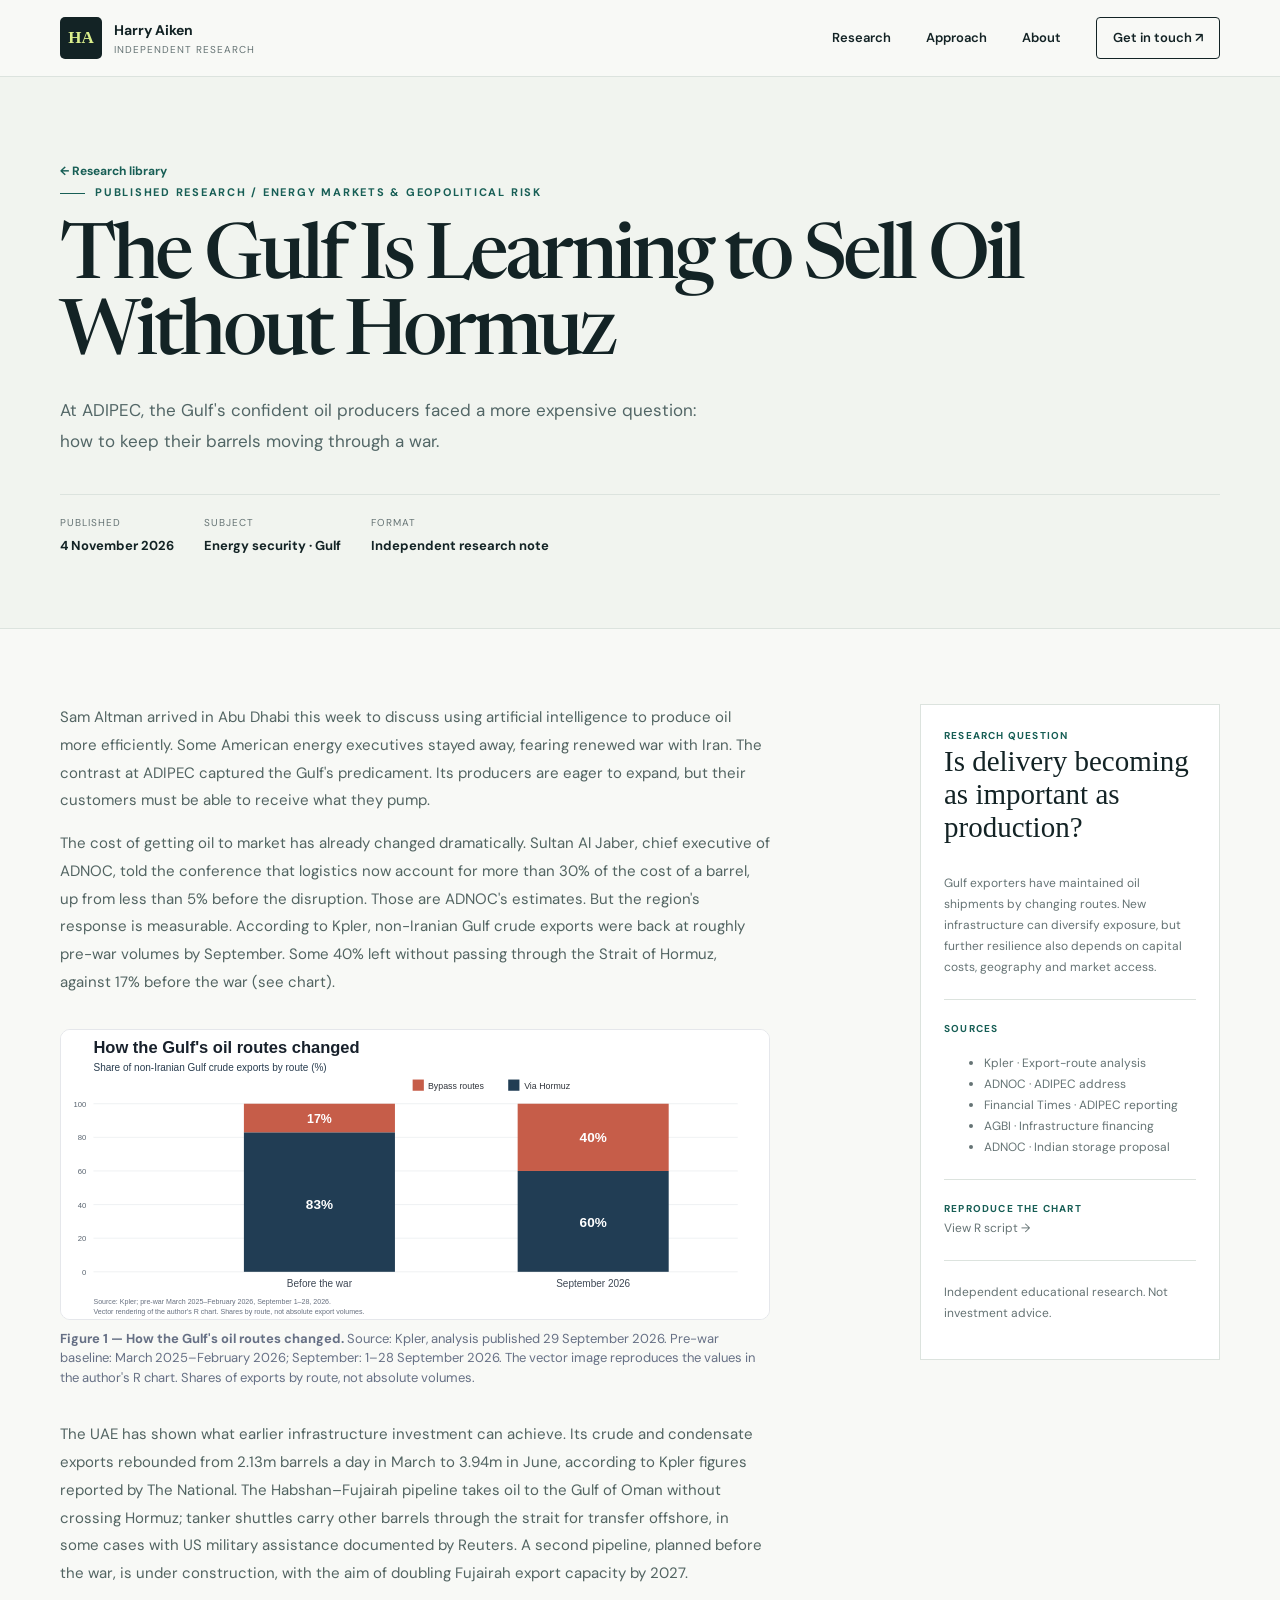
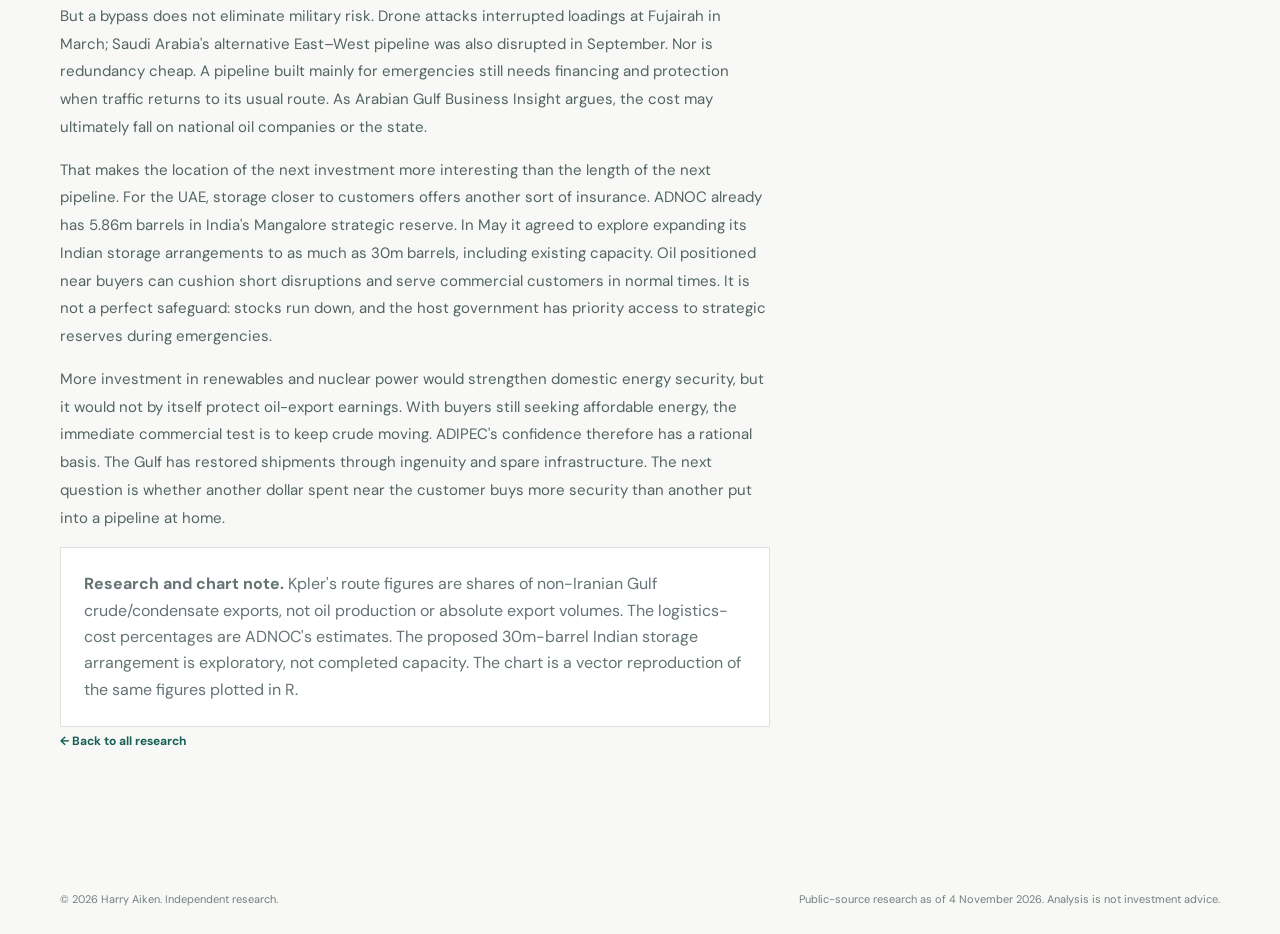
==== projects/adipec-gulf-oil-without-hormuz.html @ 0838554c "Publish ADIPEC Gulf oil export resilience research with user-approved introduction" ====
<!doctype html>
<html lang="en-GB">
<head>
<meta charset="utf-8"><meta name="viewport" content="width=device-width, initial-scale=1">
<meta name="theme-color" content="#f8f9f6">
<meta name="description" content="ADIPEC 2026: Gulf crude exporters have restored shipments despite Hormuz disruption. The next question is whether overseas storage offers better insurance than more pipelines.">
<meta property="og:type" content="article">
<meta property="og:title" content="The Gulf Is Learning to Sell Oil Without Hormuz">
<meta property="og:description" content="At ADIPEC, the Gulf's confident oil producers faced a more expensive question: how to keep their barrels moving through a war.">
<title>The Gulf Is Learning to Sell Oil Without Hormuz — Harry Aiken Research</title>
<link rel="icon" href="../assets/favicon.svg" type="image/svg+xml">
<link rel="stylesheet" href="../assets/style.css">
<script src="../assets/config.js" defer></script><script src="../assets/app.js" defer></script>
</head>
<body>
<a class="skip-link" href="#main">Skip to content</a>
<header class="site-header"><div class="container nav-wrap">
<a class="brand" href="../index.html" aria-label="Harry Aiken, home"><span class="brand-mark" aria-hidden="true">HA</span><span><strong>Harry Aiken</strong><small>Independent Research</small></span></a>
<button class="menu-toggle" type="button" aria-label="Open navigation" aria-controls="site-nav" aria-expanded="false"><svg viewBox="0 0 24 24" fill="none" stroke="currentColor" stroke-width="1.6" stroke-linecap="round" aria-hidden="true"><path d="M4 7h16M4 12h16M4 17h16"/></svg></button>
<nav class="nav-links" id="site-nav" aria-label="Primary navigation"><a href="../index.html#research">Research</a><a href="../index.html#approach">Approach</a><a href="../index.html#about">About</a><a class="nav-cta" href="../index.html#contact">Get in touch ↗</a></nav>
</div></header>
<main id="main">
<section class="project-hero"><div class="container">
<a href="../index.html#research" class="breadcrumb">← Research library</a>
<div class="eyebrow">Published research / Energy markets &amp; geopolitical risk</div>
<h1>The Gulf Is Learning to Sell Oil Without Hormuz</h1>
<p class="lede">At ADIPEC, the Gulf's confident oil producers faced a more expensive question: how to keep their barrels moving through a war.</p>
<div class="project-meta"><div><small>Published</small><strong>4 November 2026</strong></div><div><small>Subject</small><strong>Energy security · Gulf</strong></div><div><small>Format</small><strong>Independent research note</strong></div></div>
</div></section>
<div class="container detail-layout">
<article class="article-body">
<p>Sam Altman arrived in Abu Dhabi this week to discuss using artificial intelligence to produce oil more efficiently. Some American energy executives stayed away, fearing renewed war with Iran. The contrast at <a href="https://www.ft.com/content/050d5ed2-83e7-4ebb-a781-0daa3874797c">ADIPEC</a> captured the Gulf's predicament. Its producers are eager to expand, but their customers must be able to receive what they pump.</p>
<p>The cost of getting oil to market has already changed dramatically. Sultan Al Jaber, chief executive of ADNOC, <a href="https://www.adnoc.ae/media-center/news/2026/11/Global-Energy-Security-Must-Be-Rebuilt-for-a-New-Era-Dr-Sultan-Al-Jaber">told the conference</a> that logistics now account for more than 30% of the cost of a barrel, up from less than 5% before the disruption. Those are ADNOC's estimates. But the region's response is measurable. According to <a href="https://www.kpler.com/blog/explainer-how-mideast-gulf-crude-exports-returned-to-pre-war-levels">Kpler</a>, non-Iranian Gulf crude exports were back at roughly pre-war volumes by September. Some 40% left without passing through the Strait of Hormuz, against 17% before the war (see chart).</p>
<figure style="margin:32px 0 34px">
<img src="../assets/adipec_gulf_oil_routes_2026.svg" width="1200" height="490" loading="lazy" alt="A 100 percent stacked bar chart comparing non-Iranian Gulf crude export routes. Before the war: 83 percent via Hormuz, 17 percent bypass. September 2026: 60 percent via Hormuz, 40 percent bypass." style="display:block;width:100%;height:auto;background:#fff;border-radius:10px;border:1px solid #e5e7eb">
<figcaption style="font-size:13px;line-height:1.5;color:#667085;margin-top:9px"><strong>Figure 1 — How the Gulf's oil routes changed.</strong> Source: Kpler, analysis published 29 September 2026. Pre-war baseline: March 2025–February 2026; September: 1–28 September 2026. The vector image reproduces the values in the author's R chart. Shares of exports by route, not absolute volumes.</figcaption>
</figure>
<p>The UAE has shown what earlier infrastructure investment can achieve. Its crude and condensate exports rebounded from 2.13m barrels a day in March to 3.94m in June, according to <a href="https://www.thenationalnews.com/business/energy/2026/11/02/uae-oil-exports-surpass-prewar-levels-despite-hormuz-disruption-uae-energy-minister-says/">Kpler figures reported by The National</a>. The Habshan–Fujairah pipeline takes oil to the Gulf of Oman without crossing Hormuz; tanker shuttles carry other barrels through the strait for transfer offshore, in some cases with <a href="https://www.reuters.com/business/energy/us-is-using-an-iranian-smuggling-tactic-sneak-oil-out-gulf-2026-06-16/">US military assistance documented by Reuters</a>. A second pipeline, planned before the war, is <a href="https://www.argusmedia.com/en/news-and-insights/latest-market-news/2827434-uae-speeds-up-fujairah-crude-export-capacity-expansion">under construction</a>, with the aim of doubling Fujairah export capacity by 2027.</p>
<p>But a bypass does not eliminate military risk. <a href="https://www.reuters.com/world/middle-east/fire-occurred-uaes-fujairah-after-debris-fell-during-interception-drone-no-2026-03-14/">Drone attacks interrupted loadings at Fujairah</a> in March; Saudi Arabia's alternative East–West pipeline was also disrupted in September. Nor is redundancy cheap. A pipeline built mainly for emergencies still needs financing and protection when traffic returns to its usual route. As <a href="https://www.agbi.com/opinion/oil-and-gas/2026/11/who-pays-when-the-gulfs-back-up-pipelines-sit-idle/">Arabian Gulf Business Insight argues</a>, the cost may ultimately fall on national oil companies or the state.</p>
<p>That makes the location of the next investment more interesting than the length of the next pipeline. For the UAE, storage closer to customers offers another sort of insurance. ADNOC already has 5.86m barrels in India's Mangalore strategic reserve. In May it <a href="https://adnoc.ae/media-center/news/2026/05/UAE-President-and-India-Prime-Minister-Witness-Exchange-of-Strategic-Agreements">agreed to explore expanding its Indian storage arrangements</a> to as much as 30m barrels, including existing capacity. Oil positioned near buyers can cushion short disruptions and serve commercial customers in normal times. It is not a perfect safeguard: stocks run down, and the host government has priority access to strategic reserves during emergencies.</p>
<p>More investment in renewables and nuclear power would strengthen domestic energy security, but it would not by itself protect oil-export earnings. With buyers still seeking affordable energy, the immediate commercial test is to keep crude moving. ADIPEC's confidence therefore has a rational basis. The Gulf has restored shipments through ingenuity and spare infrastructure. The next question is whether another dollar spent near the customer buys more security than another put into a pipeline at home.</p>
<div class="note"><strong>Research and chart note.</strong> Kpler's route figures are shares of non-Iranian Gulf crude/condensate exports, not oil production or absolute export volumes. The logistics-cost percentages are ADNOC's estimates. The proposed 30m-barrel Indian storage arrangement is exploratory, not completed capacity. The chart is a vector reproduction of the same figures plotted in R.</div>
<a class="back-link" href="../index.html#research">← Back to all research</a>
</article>
<aside class="detail-aside">
<div class="aside-label">Research question</div><h3>Is delivery becoming as important as production?</h3>
<p>Gulf exporters have maintained oil shipments by changing routes. New infrastructure can diversify exposure, but further resilience also depends on capital costs, geography and market access.</p>
<div class="aside-separator"></div>
<div class="aside-label">Sources</div>
<ul>
<li><a href="https://www.kpler.com/blog/explainer-how-mideast-gulf-crude-exports-returned-to-pre-war-levels">Kpler · Export-route analysis</a></li>
<li><a href="https://www.adnoc.ae/media-center/news/2026/11/Global-Energy-Security-Must-Be-Rebuilt-for-a-New-Era-Dr-Sultan-Al-Jaber">ADNOC · ADIPEC address</a></li>
<li><a href="https://www.ft.com/content/050d5ed2-83e7-4ebb-a781-0daa3874797c">Financial Times · ADIPEC reporting</a></li>
<li><a href="https://www.agbi.com/opinion/oil-and-gas/2026/11/who-pays-when-the-gulfs-back-up-pipelines-sit-idle/">AGBI · Infrastructure financing</a></li>
<li><a href="https://adnoc.ae/media-center/news/2026/05/UAE-President-and-India-Prime-Minister-Witness-Exchange-of-Strategic-Agreements">ADNOC · Indian storage proposal</a></li>
</ul>
<div class="aside-separator"></div>
<div class="aside-label">Reproduce the chart</div>
<p><a href="../research/adipec_hormuz_export_routes_2026.R">View R script →</a></p>
<div class="aside-separator"></div>
<p>Independent educational research. Not investment advice.</p>
</aside></div></main>
<footer class="footer"><div class="container footer-inner"><div>© <span data-year>2026</span> Harry Aiken. Independent research.</div><div class="footer-note">Public-source research as of 4 November 2026. Analysis is not investment advice.</div></div></footer>
</body></html>
---- assets/style.css ----
@import url('https://fonts.googleapis.com/css2?family=DM+Sans:wght@400;500;600;700&family=Newsreader:opsz,wght,ital@6..72,400,0;6..72,500,0;6..72,500,1&display=swap');
:root{--ink:#132325;--muted:#657374;--paper:#f8f9f6;--white:#fff;--line:#dce3de;--sea:#175e55;--pale:#eaf1eb;--lime:#dbef8c}
*{box-sizing:border-box}html{scroll-behavior:smooth;scroll-padding-top:90px}body{margin:0;background:var(--paper);color:var(--ink);font:16px/1.65 'DM Sans',system-ui,sans-serif}a{color:inherit;text-decoration:none}a:hover{color:var(--sea)}button{cursor:pointer;font:inherit}button:focus-visible,a:focus-visible{outline:3px solid #73b89e;outline-offset:3px}h1,h2,h3,p{margin-top:0}.container{width:min(1160px,calc(100% - 80px));margin:auto}
.site-header{position:sticky;top:0;z-index:20;background:rgba(248,249,246,.97);border-bottom:1px solid var(--line);backdrop-filter:blur(14px)}.nav-wrap{min-height:76px;display:flex;justify-content:space-between;align-items:center;gap:20px}.brand{display:flex;align-items:center;gap:12px;line-height:1.2}.brand-mark{width:42px;height:42px;display:grid;place-items:center;background:var(--ink);color:var(--lime);border-radius:5px;font:600 17px Georgia,serif}.brand strong{font-size:14px}.brand small{display:block;font-size:10px;letter-spacing:.1em;text-transform:uppercase;color:var(--muted);margin-top:5px}.nav-links{display:flex;gap:35px;align-items:center}.nav-links a{font-size:13px;font-weight:600}.nav-cta{border:1px solid var(--ink);padding:9px 16px;border-radius:4px}.menu-toggle{display:none;background:transparent;border:1px solid var(--line);border-radius:4px;padding:8px}.menu-toggle svg{width:22px;height:22px}
.eyebrow{font-weight:700;text-transform:uppercase;letter-spacing:.16em;font-size:11px;color:var(--sea)}.eyebrow:before{content:'';display:inline-block;width:25px;height:1px;background:currentColor;vertical-align:middle;margin-right:10px}h1,.display{font:500 clamp(60px,7.3vw,112px)/1 'Newsreader',Georgia,serif;letter-spacing:-.05em}h1 em{color:var(--sea)}.hero{padding:100px 0 90px}.hero-inner{display:grid;grid-template-columns:1.15fr .85fr;gap:70px;align-items:center}.hero h1{margin:25px 0}.lede{font-size:17px;line-height:1.8;max-width:650px;color:#526666}.hero-actions,.contact-buttons{display:flex;gap:12px;flex-wrap:wrap;margin-top:30px}.btn,.contact-btn{display:inline-flex;align-items:center;gap:15px;padding:12px 18px;border:1px solid var(--ink);border-radius:3px;font-weight:700;font-size:13px}.btn-primary{background:var(--ink);color:#fff}.btn-primary:hover{background:var(--sea);color:white}.hero-board{background:var(--ink);color:#d9e3d8;border-radius:5px;min-height:480px;padding:30px;position:relative;overflow:hidden}.hero-board:before{content:'';position:absolute;inset:0;background-image:linear-gradient(#ffffff0b 1px,transparent 1px),linear-gradient(90deg,#ffffff0b 1px,transparent 1px);background-size:47px 47px}.board-top,.board-steps{position:relative;display:flex;justify-content:space-between;gap:12px;font-size:10px;letter-spacing:.12em;text-transform:uppercase}.board-dot{display:inline-block;width:7px;height:7px;border-radius:50%;background:var(--lime);margin-right:8px}.board-center{position:relative;height:365px;display:flex;flex-direction:column;justify-content:center}.board-label{font-size:11px;text-transform:uppercase;letter-spacing:.14em;color:#aac0af;margin-bottom:18px}.board-title{font:500 58px/1 'Newsreader',Georgia,serif;letter-spacing:-.04em}.board-title span,.board-steps b{color:var(--lime)}.board-steps{border-top:1px solid #54716b;padding-top:15px}.board-steps b{display:block}.board-ring{position:absolute;width:310px;height:310px;right:-130px;top:85px;border:1px solid #537568;border-radius:50%}
.section{padding:100px 0}.section-cream{background:#f1f4ef;border-block:1px solid var(--line)}.section-heading{display:flex;justify-content:space-between;align-items:end;gap:40px;margin-bottom:35px}.section-heading h2,.section-title{font:500 clamp(42px,4.6vw,67px)/1.08 'Newsreader',Georgia,serif;letter-spacing:-.04em;margin:12px 0 0}.section-heading p{max-width:380px;font-size:14px;color:var(--muted)}.filters{display:flex;gap:8px;flex-wrap:wrap;margin-bottom:30px}.filter{border:1px solid var(--line);background:transparent;border-radius:30px;padding:8px 14px;font-size:12px;color:#516563;font-weight:700}.filter.active{background:var(--ink);color:white;border-color:var(--ink)}.project-grid{display:grid;grid-template-columns:repeat(2,minmax(0,1fr));gap:18px}.project-card{background:white;border:1px solid var(--line);border-radius:4px;padding:30px;min-height:330px;display:flex;flex-direction:column}.project-card:hover{box-shadow:0 18px 65px #13232512;transform:translateY(-3px)}.project-card[hidden]{display:none!important}.project-card.featured{grid-column:span 2;display:grid;grid-template-columns:1.4fr .6fr;background:#ecf2e9}.card-top,.card-bottom{display:flex;justify-content:space-between;align-items:center;gap:10px}.card-top{margin-bottom:40px}.card-number,.type-label{font-size:10px;text-transform:uppercase;letter-spacing:.15em;font-weight:700;color:var(--sea)}.status{font-size:10px;border-radius:24px;padding:4px 10px;border:1px solid var(--line);color:#526a5e}.project-card h3{font:500 clamp(29px,3.2vw,43px)/1.12 'Newsreader',Georgia,serif;letter-spacing:-.03em;margin-bottom:15px}.project-card p{font-size:14px;color:var(--muted)}.card-bottom{margin-top:auto;padding-top:24px;border-top:1px solid var(--line)}.tags{display:flex;flex-wrap:wrap;gap:9px}.tag{font-size:10px;text-transform:uppercase;color:var(--muted);font-weight:700}.project-open{font-size:12px;font-weight:700;color:var(--sea)}.featured-sigil{border-left:1px solid #cdddcf;display:flex;align-items:center;justify-content:center;flex-direction:column}.sigil-circle{width:180px;height:180px;border:1px solid #a5c5b0;border-radius:50%;display:grid;place-items:center}.sigil-circle strong{font:500 42px 'Newsreader',Georgia,serif;color:var(--sea)}.sigil-caption{font-size:10px;text-transform:uppercase;letter-spacing:.12em;margin-top:15px;color:var(--sea)}.no-results{color:var(--muted)}.approach-grid{display:grid;grid-template-columns:repeat(4,1fr);gap:22px;margin-top:55px}.approach-step{border-top:1px solid #bbc9c3;padding-top:20px}.approach-step .num{font:500 44px Georgia,serif;color:var(--sea)}.approach-step h3{margin-top:26px;font-size:15px}.approach-step p{font-size:13px;color:var(--muted)}.about-grid{display:grid;grid-template-columns:1fr 1fr;gap:90px}.about-copy p{color:#526462}.credential-list{border-top:1px solid var(--line)}.credential{display:grid;grid-template-columns:90px 1fr;gap:18px;border-bottom:1px solid var(--line);padding:18px 0;font-size:13px}.credential strong{font-size:10px;letter-spacing:.08em;color:var(--sea)}.credential span{color:#536864}.contact-section{background:var(--ink);color:white;padding:80px 0}.contact-flex{display:flex;justify-content:space-between;gap:45px;align-items:center}.contact-section .eyebrow{color:var(--lime)}.contact-section h2{font:500 56px/1.07 'Newsreader',Georgia,serif}.contact-section p{color:#bad0c7;font-size:14px}.contact-btn{color:white;border-color:#79918a}.contact-notice{font-size:12px!important;color:#bad0c7}.footer{padding:26px 0;font-size:11px;color:#71817d}.footer-inner{display:flex;justify-content:space-between;gap:25px}
.project-hero{padding:80px 0 70px;background:#f1f4ef;border-bottom:1px solid var(--line)}.breadcrumb{font-size:12px;font-weight:700;color:var(--sea)}.project-hero h1{font-size:clamp(53px,6vw,86px);margin:20px 0}.project-meta{display:flex;flex-wrap:wrap;gap:30px;border-top:1px solid var(--line);padding-top:20px;margin-top:38px}.project-meta small{display:block;font-size:10px;text-transform:uppercase;letter-spacing:.1em;color:var(--muted)}.project-meta strong{font-size:13px}.detail-layout{display:grid;grid-template-columns:minmax(0,710px) minmax(230px,300px);justify-content:space-between;gap:70px;padding:75px 0 110px}.article-body h2{font:500 39px/1.15 'Newsreader',Georgia,serif;margin:42px 0 17px}.article-body p,.article-body li{font-size:15px;line-height:1.85;color:#526462}.article-body li{margin-bottom:8px}.research-question{background:#eff4ed;border-left:3px solid var(--sea);padding:25px}.research-question small,.aside-label{font-size:10px;text-transform:uppercase;letter-spacing:.12em;color:var(--sea);font-weight:700}.research-question p{font:500 27px/1.3 'Newsreader',Georgia,serif;color:var(--ink)}.note,.detail-aside{background:white;border:1px solid var(--line);padding:23px;color:var(--muted)}.detail-aside{align-self:start;position:sticky;top:110px}.detail-aside h3{font:500 29px Georgia,serif;color:var(--ink)}.detail-aside p,.detail-aside li{font-size:12px;line-height:1.75}.aside-separator{height:1px;background:var(--line);margin:21px 0}.back-link{font-size:12px;font-weight:700;color:var(--sea)}.skip-link{position:absolute;top:-60px;left:12px;background:var(--lime);z-index:30;padding:10px}.skip-link:focus{top:10px}
@media(max-width:980px){.hero-inner{gap:32px}.hero-board{min-height:400px}.board-center{height:290px}.board-title{font-size:46px}.about-grid{gap:40px}.detail-layout{gap:30px}}
@media(max-width:720px){.container{width:calc(100% - 38px)}.nav-wrap{min-height:68px}.menu-toggle{display:block}.nav-links{display:none;position:absolute;top:68px;left:0;right:0;background:var(--paper);padding:22px;flex-direction:column;border-bottom:1px solid var(--line);gap:20px}.nav-links.is-open{display:flex}.hero{padding:65px 0}.hero-inner{grid-template-columns:1fr;gap:36px}h1{font-size:clamp(58px,13vw,80px)}.hero-board{min-height:370px;padding:24px}.board-center{height:265px}.section{padding:72px 0}.section-heading{display:block}.section-heading p{margin-top:18px}.project-grid{grid-template-columns:1fr}.project-card.featured{grid-column:auto;display:flex}.featured-sigil{display:none}.project-card{min-height:280px;padding:24px}.approach-grid{grid-template-columns:repeat(2,1fr)}.about-grid,.detail-layout{grid-template-columns:1fr}.contact-flex{display:block}.footer-inner{display:block}.project-hero{padding:55px 0}.detail-layout{padding:50px 0}.detail-aside{position:static}.contact-section h2{font-size:42px}}
@media(max-width:410px){.approach-grid{grid-template-columns:1fr}.board-title{font-size:40px}}
@media(prefers-reduced-motion:reduce){html{scroll-behavior:auto!important}}
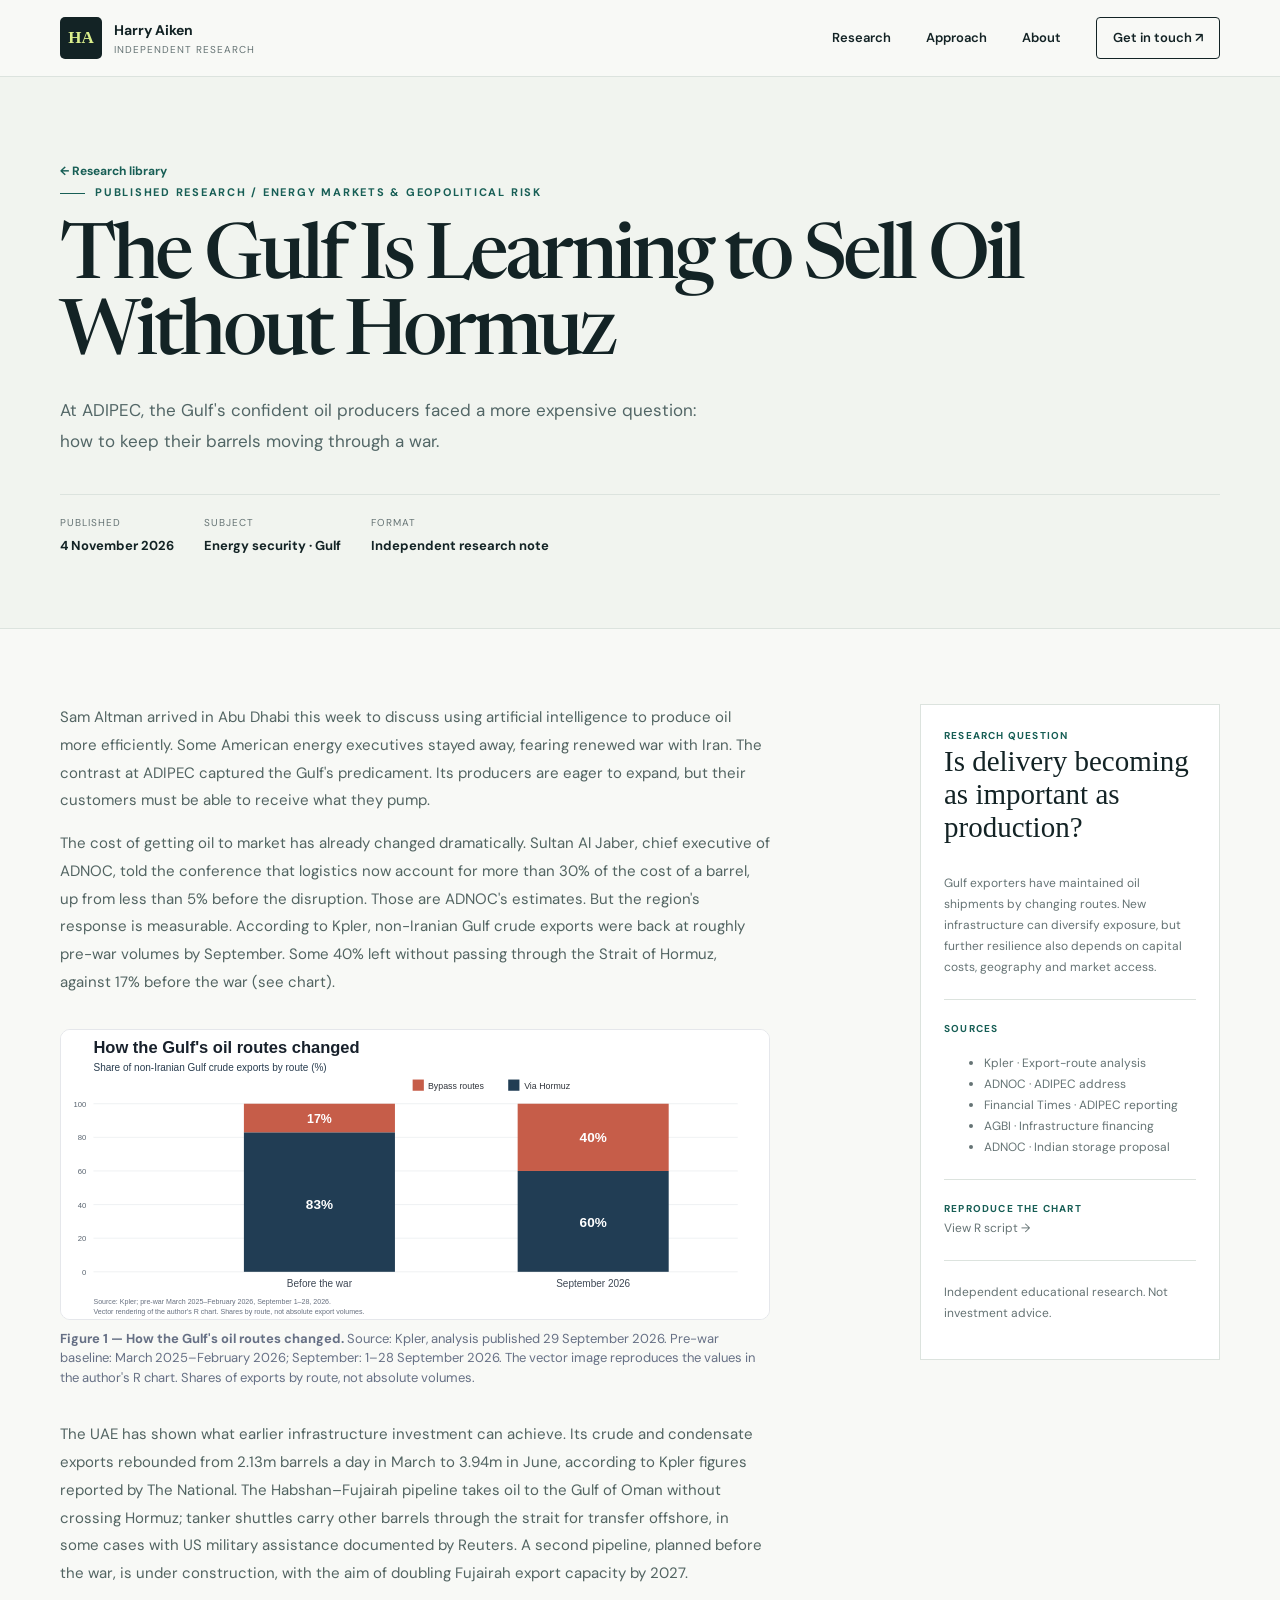
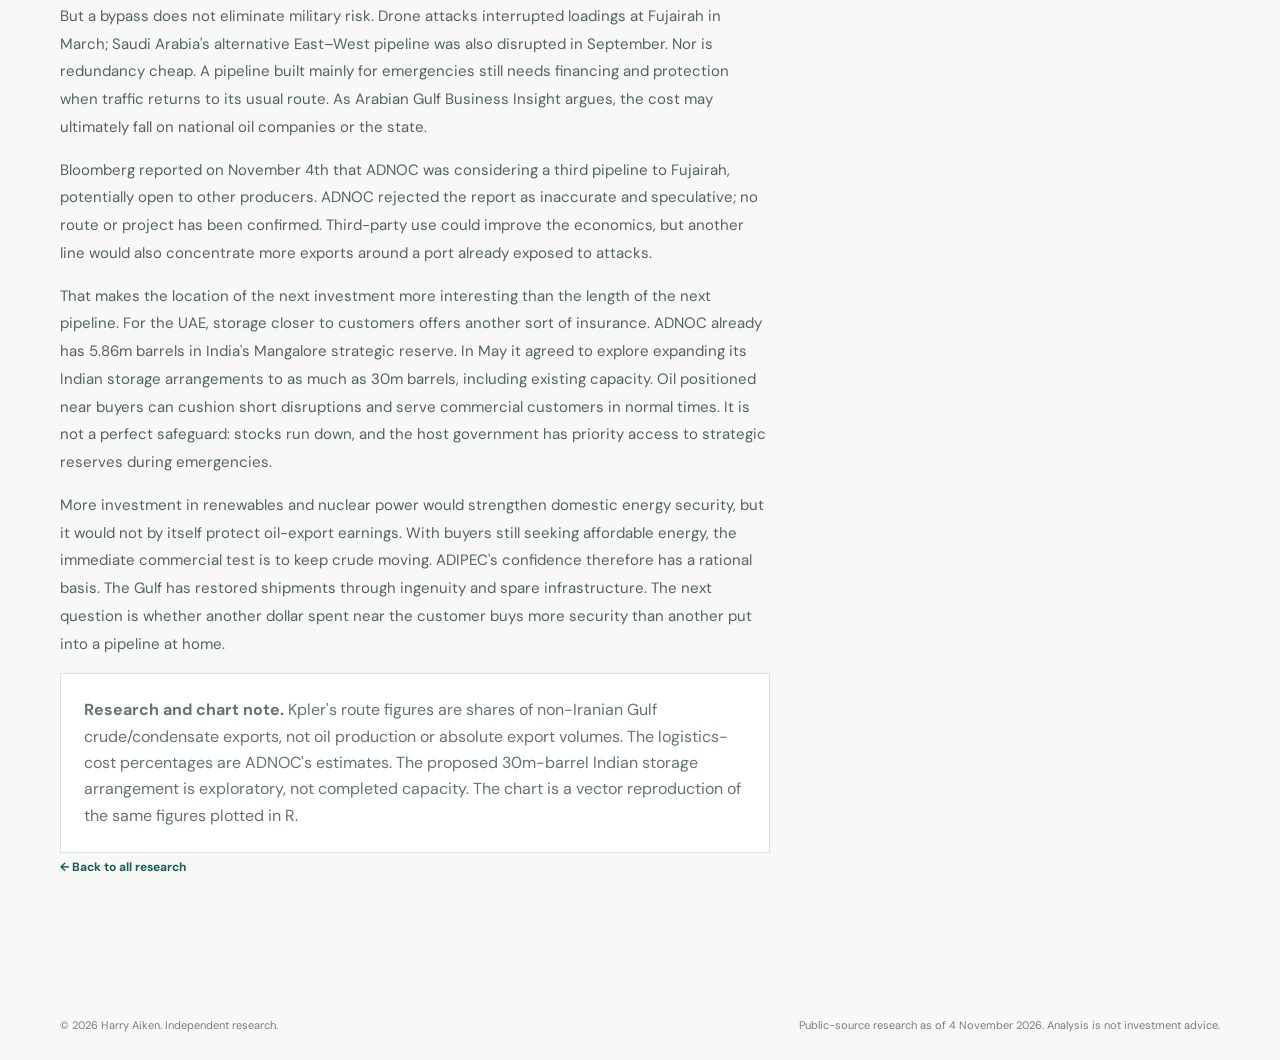
==== commit 9201c977: "Update ADIPEC analysis with disputed third-pipeline report and ADNOC denial" ====
--- a/projects/adipec-gulf-oil-without-hormuz.html
+++ b/projects/adipec-gulf-oil-without-hormuz.html
@@ -37,6 +37,7 @@
 </figure>
 <p>The UAE has shown what earlier infrastructure investment can achieve. Its crude and condensate exports rebounded from 2.13m barrels a day in March to 3.94m in June, according to <a href="https://www.thenationalnews.com/business/energy/2026/11/02/uae-oil-exports-surpass-prewar-levels-despite-hormuz-disruption-uae-energy-minister-says/">Kpler figures reported by The National</a>. The Habshan–Fujairah pipeline takes oil to the Gulf of Oman without crossing Hormuz; tanker shuttles carry other barrels through the strait for transfer offshore, in some cases with <a href="https://www.reuters.com/business/energy/us-is-using-an-iranian-smuggling-tactic-sneak-oil-out-gulf-2026-06-16/">US military assistance documented by Reuters</a>. A second pipeline, planned before the war, is <a href="https://www.argusmedia.com/en/news-and-insights/latest-market-news/2827434-uae-speeds-up-fujairah-crude-export-capacity-expansion">under construction</a>, with the aim of doubling Fujairah export capacity by 2027.</p>
 <p>But a bypass does not eliminate military risk. <a href="https://www.reuters.com/world/middle-east/fire-occurred-uaes-fujairah-after-debris-fell-during-interception-drone-no-2026-03-14/">Drone attacks interrupted loadings at Fujairah</a> in March; Saudi Arabia's alternative East–West pipeline was also disrupted in September. Nor is redundancy cheap. A pipeline built mainly for emergencies still needs financing and protection when traffic returns to its usual route. As <a href="https://www.agbi.com/opinion/oil-and-gas/2026/11/who-pays-when-the-gulfs-back-up-pipelines-sit-idle/">Arabian Gulf Business Insight argues</a>, the cost may ultimately fall on national oil companies or the state.</p>
+<p><a href="https://www.bloomberg.com/news/articles/2026-11-04/uae-mulls-third-crude-oil-pipeline-to-avoid-strait-of-hormuz">Bloomberg reported on November 4th</a> that ADNOC was considering a third pipeline to Fujairah, potentially open to other producers. ADNOC rejected the report as inaccurate and speculative; no route or project has been confirmed. Third-party use could improve the economics, but another line would also concentrate more exports around a port already exposed to attacks.</p>
 <p>That makes the location of the next investment more interesting than the length of the next pipeline. For the UAE, storage closer to customers offers another sort of insurance. ADNOC already has 5.86m barrels in India's Mangalore strategic reserve. In May it <a href="https://adnoc.ae/media-center/news/2026/05/UAE-President-and-India-Prime-Minister-Witness-Exchange-of-Strategic-Agreements">agreed to explore expanding its Indian storage arrangements</a> to as much as 30m barrels, including existing capacity. Oil positioned near buyers can cushion short disruptions and serve commercial customers in normal times. It is not a perfect safeguard: stocks run down, and the host government has priority access to strategic reserves during emergencies.</p>
 <p>More investment in renewables and nuclear power would strengthen domestic energy security, but it would not by itself protect oil-export earnings. With buyers still seeking affordable energy, the immediate commercial test is to keep crude moving. ADIPEC's confidence therefore has a rational basis. The Gulf has restored shipments through ingenuity and spare infrastructure. The next question is whether another dollar spent near the customer buys more security than another put into a pipeline at home.</p>
 <div class="note"><strong>Research and chart note.</strong> Kpler's route figures are shares of non-Iranian Gulf crude/condensate exports, not oil production or absolute export volumes. The logistics-cost percentages are ADNOC's estimates. The proposed 30m-barrel Indian storage arrangement is exploratory, not completed capacity. The chart is a vector reproduction of the same figures plotted in R.</div>
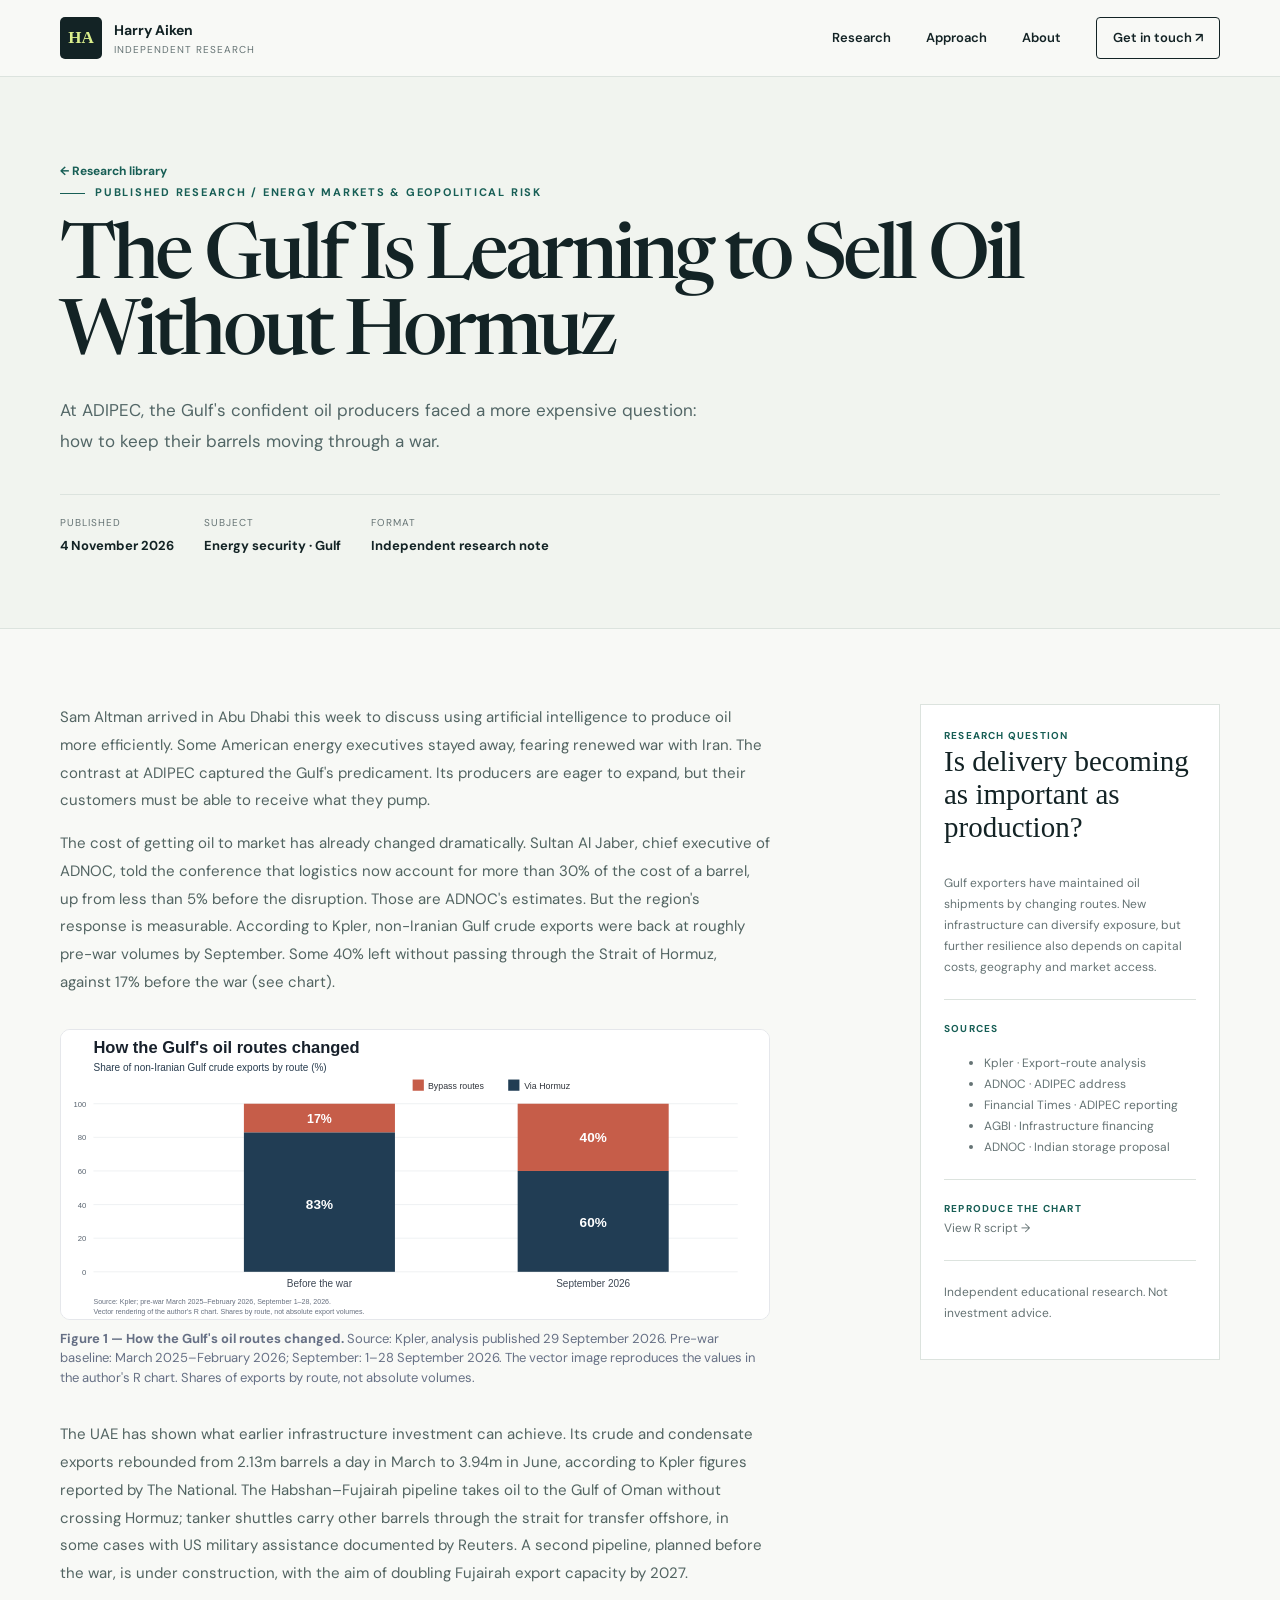
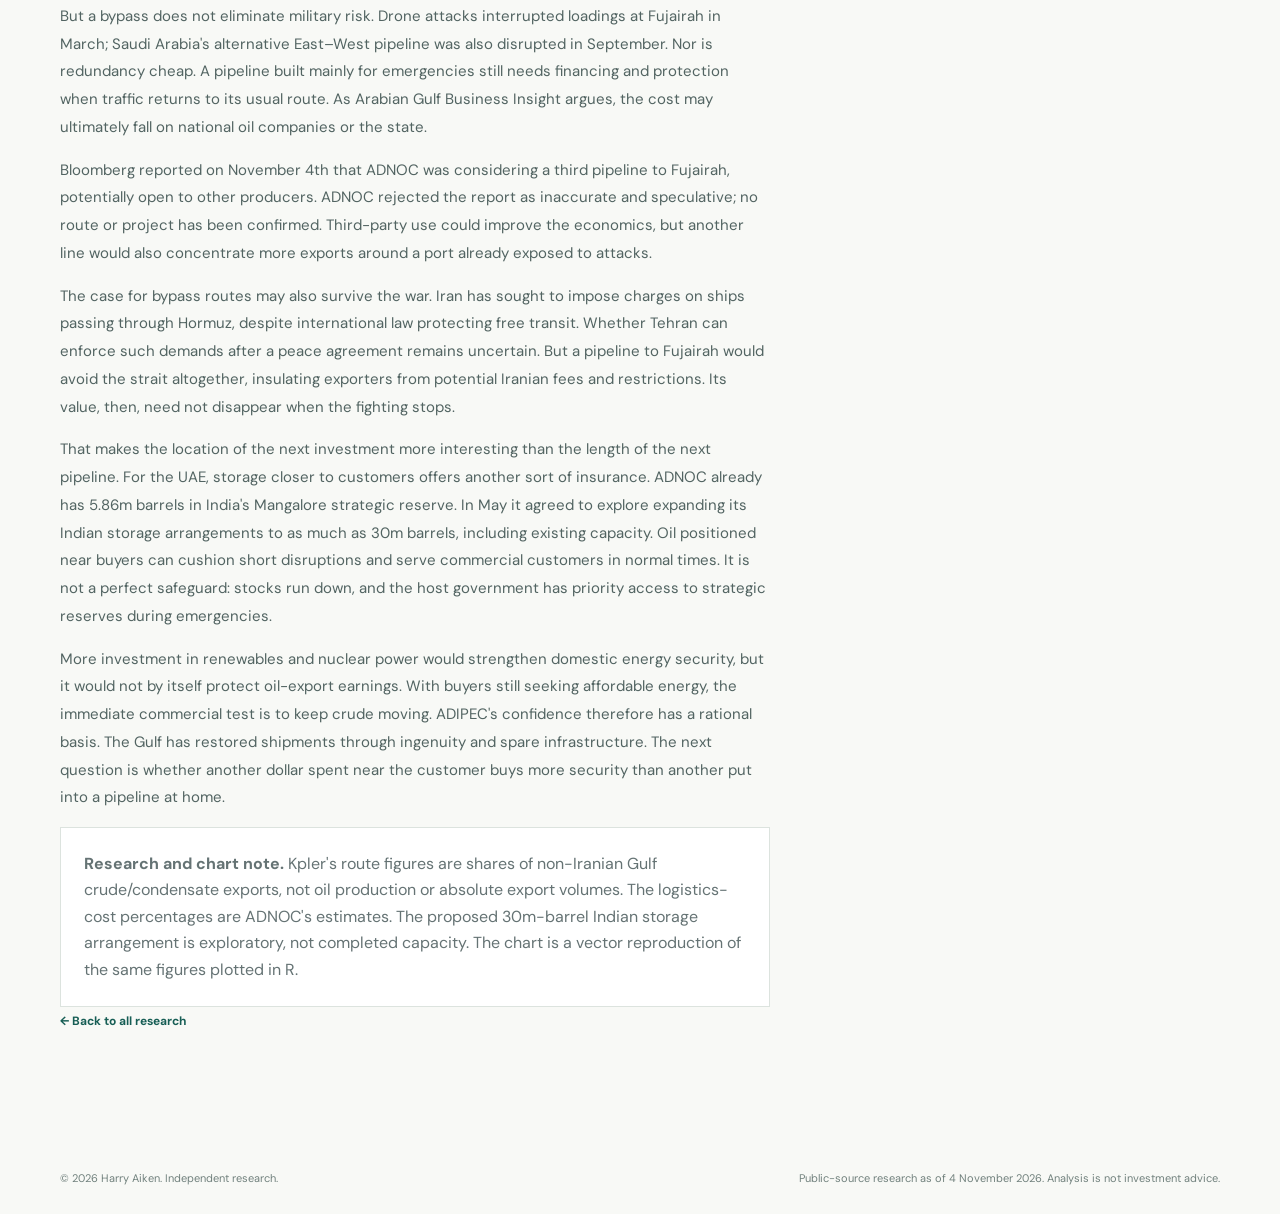
==== commit 44b12e6f: "Add peacetime Hormuz toll-risk argument to ADIPEC research" ====
--- a/projects/adipec-gulf-oil-without-hormuz.html
+++ b/projects/adipec-gulf-oil-without-hormuz.html
@@ -38,6 +38,7 @@
 <p>The UAE has shown what earlier infrastructure investment can achieve. Its crude and condensate exports rebounded from 2.13m barrels a day in March to 3.94m in June, according to <a href="https://www.thenationalnews.com/business/energy/2026/11/02/uae-oil-exports-surpass-prewar-levels-despite-hormuz-disruption-uae-energy-minister-says/">Kpler figures reported by The National</a>. The Habshan–Fujairah pipeline takes oil to the Gulf of Oman without crossing Hormuz; tanker shuttles carry other barrels through the strait for transfer offshore, in some cases with <a href="https://www.reuters.com/business/energy/us-is-using-an-iranian-smuggling-tactic-sneak-oil-out-gulf-2026-06-16/">US military assistance documented by Reuters</a>. A second pipeline, planned before the war, is <a href="https://www.argusmedia.com/en/news-and-insights/latest-market-news/2827434-uae-speeds-up-fujairah-crude-export-capacity-expansion">under construction</a>, with the aim of doubling Fujairah export capacity by 2027.</p>
 <p>But a bypass does not eliminate military risk. <a href="https://www.reuters.com/world/middle-east/fire-occurred-uaes-fujairah-after-debris-fell-during-interception-drone-no-2026-03-14/">Drone attacks interrupted loadings at Fujairah</a> in March; Saudi Arabia's alternative East–West pipeline was also disrupted in September. Nor is redundancy cheap. A pipeline built mainly for emergencies still needs financing and protection when traffic returns to its usual route. As <a href="https://www.agbi.com/opinion/oil-and-gas/2026/11/who-pays-when-the-gulfs-back-up-pipelines-sit-idle/">Arabian Gulf Business Insight argues</a>, the cost may ultimately fall on national oil companies or the state.</p>
 <p><a href="https://www.bloomberg.com/news/articles/2026-11-04/uae-mulls-third-crude-oil-pipeline-to-avoid-strait-of-hormuz">Bloomberg reported on November 4th</a> that ADNOC was considering a third pipeline to Fujairah, potentially open to other producers. ADNOC rejected the report as inaccurate and speculative; no route or project has been confirmed. Third-party use could improve the economics, but another line would also concentrate more exports around a port already exposed to attacks.</p>
+<p>The case for bypass routes may also survive the war. <a href="https://ofac.treasury.gov/system/files/2026-04/20260501_hormuz_tolls_alert.pdf">Iran has sought to impose charges</a> on ships passing through Hormuz, despite <a href="https://www.imo.org/en/mediacentre/pressbriefings/pages/imo-council-reaffirms-commitment-to-protecting-vital-shipping-lanes.aspx">international law protecting free transit</a>. Whether Tehran can enforce such demands after a peace agreement remains uncertain. But a pipeline to Fujairah would avoid the strait altogether, insulating exporters from potential Iranian fees and restrictions. Its value, then, need not disappear when the fighting stops.</p>
 <p>That makes the location of the next investment more interesting than the length of the next pipeline. For the UAE, storage closer to customers offers another sort of insurance. ADNOC already has 5.86m barrels in India's Mangalore strategic reserve. In May it <a href="https://adnoc.ae/media-center/news/2026/05/UAE-President-and-India-Prime-Minister-Witness-Exchange-of-Strategic-Agreements">agreed to explore expanding its Indian storage arrangements</a> to as much as 30m barrels, including existing capacity. Oil positioned near buyers can cushion short disruptions and serve commercial customers in normal times. It is not a perfect safeguard: stocks run down, and the host government has priority access to strategic reserves during emergencies.</p>
 <p>More investment in renewables and nuclear power would strengthen domestic energy security, but it would not by itself protect oil-export earnings. With buyers still seeking affordable energy, the immediate commercial test is to keep crude moving. ADIPEC's confidence therefore has a rational basis. The Gulf has restored shipments through ingenuity and spare infrastructure. The next question is whether another dollar spent near the customer buys more security than another put into a pipeline at home.</p>
 <div class="note"><strong>Research and chart note.</strong> Kpler's route figures are shares of non-Iranian Gulf crude/condensate exports, not oil production or absolute export volumes. The logistics-cost percentages are ADNOC's estimates. The proposed 30m-barrel Indian storage arrangement is exploratory, not completed capacity. The chart is a vector reproduction of the same figures plotted in R.</div>
